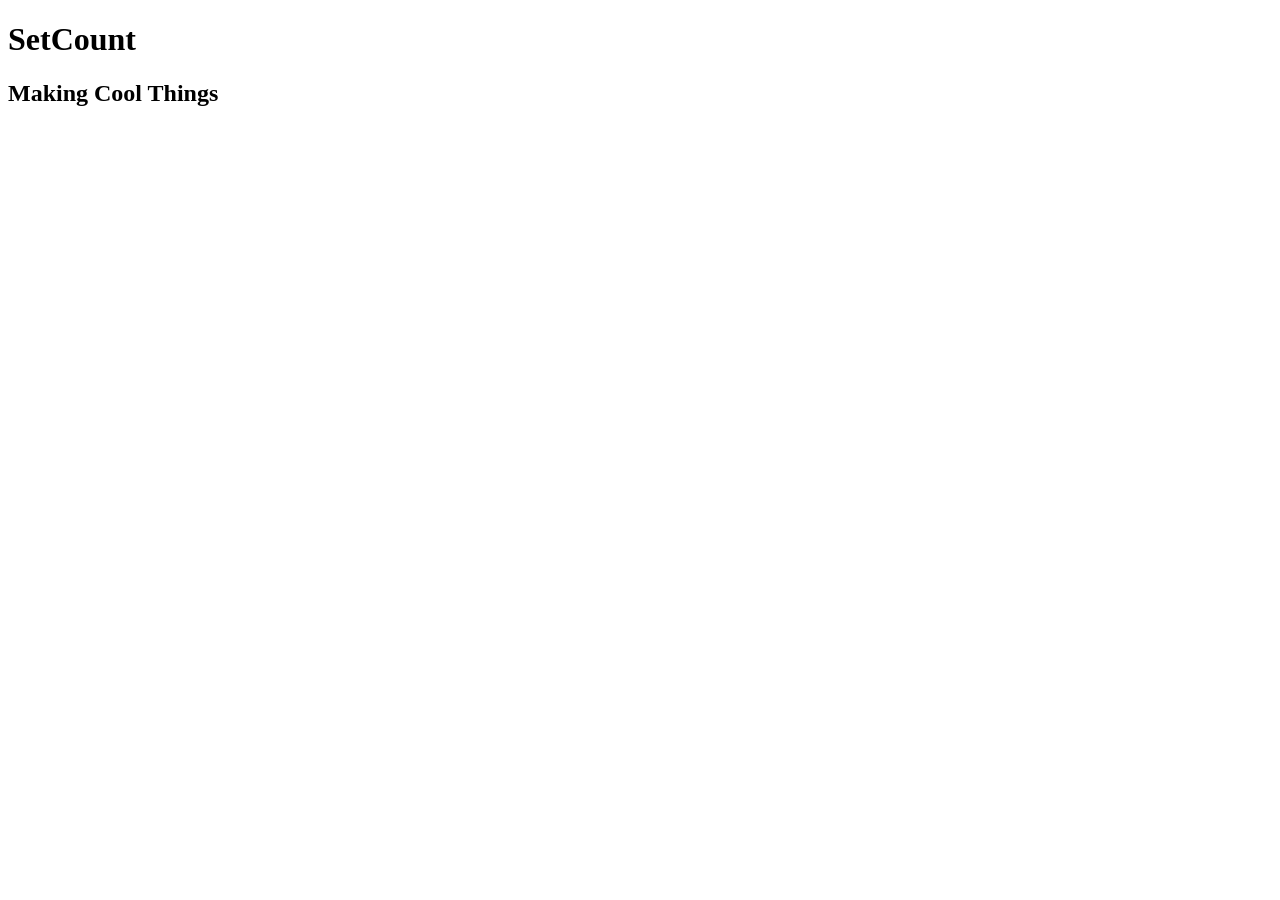
==== index.html @ 6b4d55fd "Initial commit with favicons" ====
<!doctype html>
<html>
  <head>
    <meta charset="utf-8" />
    <title></title>
    <meta name="description" content="" />
    <meta name="viewport" content="width=device-width, initial-scale=1" />

    <link rel="stylesheet" href="/style.css" />
    <link rel="icon" type="image/png" href="/favicon-96x96.png" sizes="96x96" />
    <link rel="icon" type="image/svg+xml" href="/favicon.svg" />
    <link rel="shortcut icon" href="/favicon.ico" />
    <link rel="apple-touch-icon" sizes="180x180" href="/apple-touch-icon.png" />
    <meta name="apple-mobile-web-app-title" content="SetCount" />
    <link rel="manifest" href="/site.webmanifest" />
  </head>

  <body>
    <h1>SetCount</h1>
    <h2>Making Cool Things</h2>
  </body>
</html>
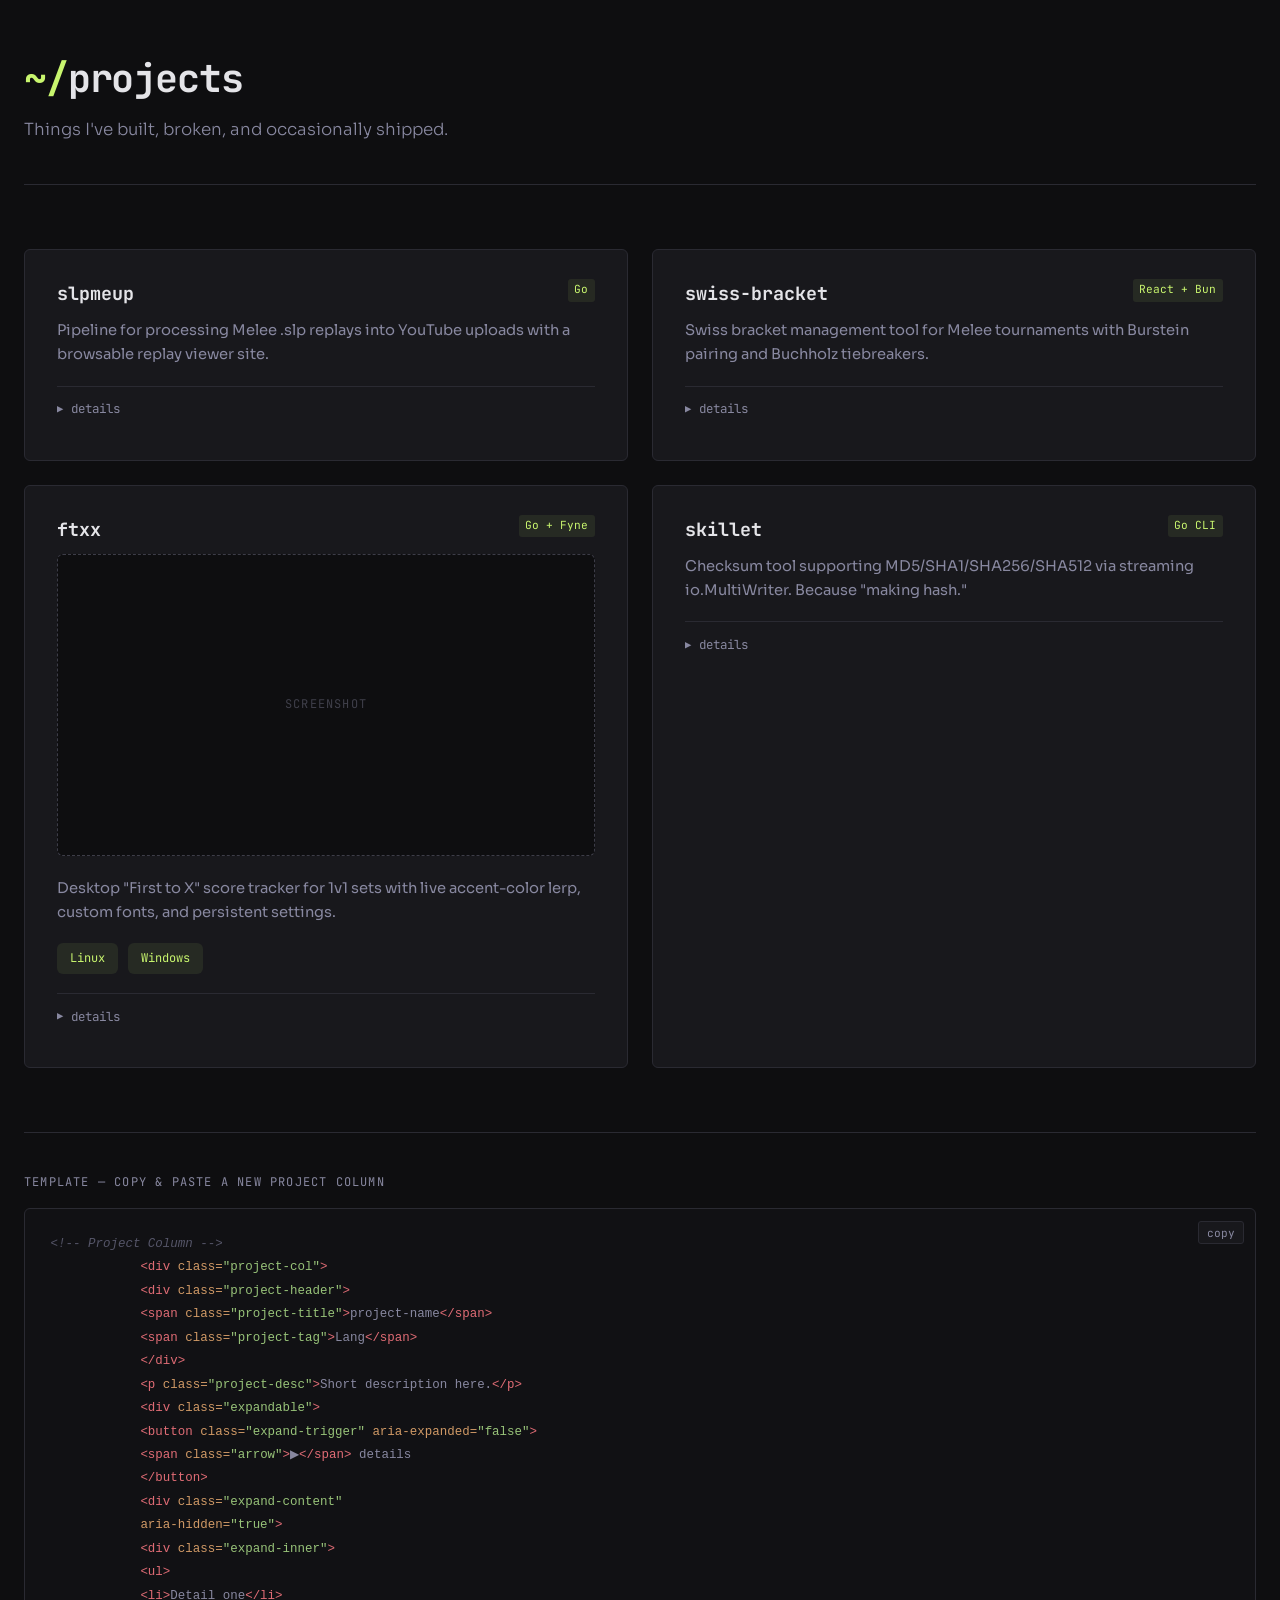
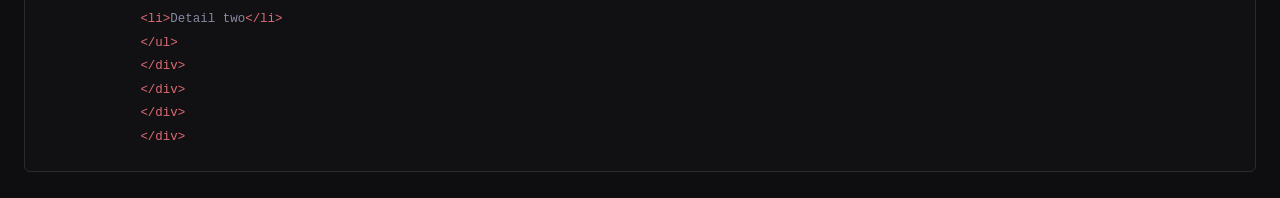
==== commit 30b31e33: "Moved pictures and introduced some placeholder projects" ====
--- a/index.html
+++ b/index.html
@@ -1,22 +1,231 @@
-<!doctype html>
-<html>
-  <head>
-    <meta charset="utf-8" />
-    <title></title>
-    <meta name="description" content="" />
-    <meta name="viewport" content="width=device-width, initial-scale=1" />
-
-    <link rel="stylesheet" href="/style.css" />
-    <link rel="icon" type="image/png" href="/favicon-96x96.png" sizes="96x96" />
-    <link rel="icon" type="image/svg+xml" href="/favicon.svg" />
-    <link rel="shortcut icon" href="/favicon.ico" />
-    <link rel="apple-touch-icon" sizes="180x180" href="/apple-touch-icon.png" />
-    <meta name="apple-mobile-web-app-title" content="SetCount" />
-    <link rel="manifest" href="/site.webmanifest" />
-  </head>
-
-  <body>
-    <h1>SetCount</h1>
-    <h2>Making Cool Things</h2>
-  </body>
+<!DOCTYPE html>
+<html lang="en">
+
+<head>
+  <meta charset="UTF-8">
+  <meta name="viewport" content="width=device-width, initial-scale=1" />
+
+  <link rel="stylesheet" href="/style.css" />
+  <link rel="icon" type="image/png" href="/assets/favicon-96x96.png" sizes="96x96" />
+  <link rel="icon" type="image/svg+xml" href="/assets/favicon.svg" />
+  <link rel="shortcut icon" href="/assets/favicon.ico" />
+  <link rel="apple-touch-icon" sizes="180x180" href="/assets/apple-touch-icon.png" />
+  <meta name="apple-mobile-web-app-title" content="SetCount" />
+  <link rel="manifest" href="/site.webmanifest" />
+  <title>SetCount</title>
+  <meta name="description" content="Some Cool Stuff" />
+  <link
+    href="https://fonts.googleapis.com/css2?family=JetBrains+Mono:wght@400;700&family=Sora:wght@300;400;600;700&display=swap"
+    rel="stylesheet">
+</head>
+
+<body>
+
+  <div class="container">
+
+    <!-- Page Header -->
+    <header class="page-header">
+      <h1><span>~/</span>projects</h1>
+      <p class="subtitle">Things I've built, broken, and occasionally shipped.</p>
+    </header>
+
+    <!-- Example Projects -->
+    <div id="projects">
+
+      <div class="project-col">
+        <div class="project-header">
+          <span class="project-title">slpmeup</span>
+          <span class="project-tag">Go</span>
+        </div>
+        <p class="project-desc">Pipeline for processing Melee .slp replays into YouTube uploads with a browsable replay
+          viewer site.</p>
+        <div class="expandable">
+          <button class="expand-trigger" aria-expanded="false">
+            <span class="arrow">▶</span> details
+          </button>
+          <div class="expand-content" aria-hidden="true">
+            <div class="expand-inner">
+              <ul>
+                <li>Discord bot with SQLite job queue</li>
+                <li>Video pipeline via slp2mp4 + ffmpeg + Xvfb</li>
+                <li>Vanilla TS frontend compiled with esbuild</li>
+                <li>Caddy reverse proxy on Hetzner VPS</li>
+              </ul>
+            </div>
+          </div>
+        </div>
+      </div>
+
+      <div class="project-col">
+        <div class="project-header">
+          <span class="project-title">swiss-bracket</span>
+          <span class="project-tag">React + Bun</span>
+        </div>
+        <p class="project-desc">Swiss bracket management tool for Melee tournaments with Burstein pairing and Buchholz
+          tiebreakers.</p>
+        <div class="expandable">
+          <button class="expand-trigger" aria-expanded="false">
+            <span class="arrow">▶</span> details
+          </button>
+          <div class="expand-content" aria-hidden="true">
+            <div class="expand-inner">
+              <ul>
+                <li>Rematch prevention and bye handling</li>
+                <li>Alternating standings/pairings panels</li>
+                <li>Started as a Bubble Tea TUI, rebuilt for web</li>
+              </ul>
+            </div>
+          </div>
+        </div>
+      </div>
+
+      <div class="project-col">
+        <div class="project-header">
+          <span class="project-title">ftxx</span>
+          <span class="project-tag">Go + Fyne</span>
+        </div>
+        <div class="project-img-placeholder">
+          <span>screenshot</span>
+        </div>
+        <p class="project-desc">Desktop "First to X" score tracker for 1v1 sets with live accent-color lerp, custom
+          fonts, and
+          persistent settings.</p>
+        <div class="download-buttons">
+          <a class="download-btn" href="#" download>Linux</a>
+          <a class="download-btn" href="#" download>Windows</a>
+        </div>
+        <div class="expandable">
+          <button class="expand-trigger" aria-expanded="false">
+            <span class="arrow">▶</span> details
+          </button>
+          <div class="expand-content" aria-hidden="true">
+            <div class="expand-inner">
+              <ul>
+                <li>Two-player panels with +1/-1/Reset controls</li>
+                <li>Score text color interpolates white → accent as you approach the goal</li>
+                <li>Custom .ttf/.otf font loading and configurable UI scale</li>
+                <li>Cross-compiled for Linux/Windows via fyne-cross</li>
+              </ul>
+            </div>
+          </div>
+        </div>
+      </div>
+
+      <div class="project-col">
+        <div class="project-header">
+          <span class="project-title">skillet</span>
+          <span class="project-tag">Go CLI</span>
+        </div>
+        <p class="project-desc">Checksum tool supporting MD5/SHA1/SHA256/SHA512 via streaming io.MultiWriter. Because
+          "making hash."</p>
+        <div class="expandable">
+          <button class="expand-trigger" aria-expanded="false">
+            <span class="arrow">▶</span> details
+          </button>
+          <div class="expand-content" aria-hidden="true">
+            <div class="expand-inner">
+              <ul>
+                <li>Charm ecosystem naming conventions</li>
+                <li>Planned RetroAchievements integration</li>
+                <li>Console-specific preprocessing subcommand</li>
+              </ul>
+            </div>
+          </div>
+        </div>
+      </div>
+
+    </div>
+
+    <!-- Copiable Template -->
+    <div class="template-section">
+      <div class="template-label">template — copy &amp; paste a new project column</div>
+      <div class="code-block">
+        <button class="copy-btn" id="copyBtn">copy</button>
+        <pre><code><span class="comment">&lt;!-- Project Column --&gt;</span>
+            <span class="tag">&lt;div</span> <span class="attr">class=</span><span class="str">"project-col"</span><span
+              class="tag">&gt;</span>
+            <span class="tag">&lt;div</span> <span class="attr">class=</span><span
+              class="str">"project-header"</span><span class="tag">&gt;</span>
+            <span class="tag">&lt;span</span> <span class="attr">class=</span><span
+              class="str">"project-title"</span><span class="tag">&gt;</span>project-name<span
+              class="tag">&lt;/span&gt;</span>
+            <span class="tag">&lt;span</span> <span class="attr">class=</span><span
+              class="str">"project-tag"</span><span class="tag">&gt;</span>Lang<span class="tag">&lt;/span&gt;</span>
+            <span class="tag">&lt;/div&gt;</span>
+            <span class="tag">&lt;p</span> <span class="attr">class=</span><span class="str">"project-desc"</span><span
+              class="tag">&gt;</span>Short description here.<span class="tag">&lt;/p&gt;</span>
+            <span class="tag">&lt;div</span> <span class="attr">class=</span><span class="str">"expandable"</span><span
+              class="tag">&gt;</span>
+            <span class="tag">&lt;button</span> <span class="attr">class=</span><span
+              class="str">"expand-trigger"</span> <span class="attr">aria-expanded=</span><span
+              class="str">"false"</span><span class="tag">&gt;</span>
+            <span class="tag">&lt;span</span> <span class="attr">class=</span><span class="str">"arrow"</span><span
+              class="tag">&gt;</span>▶<span class="tag">&lt;/span&gt;</span> details
+            <span class="tag">&lt;/button&gt;</span>
+            <span class="tag">&lt;div</span> <span class="attr">class=</span><span class="str">"expand-content"</span>
+            <span class="attr">aria-hidden=</span><span class="str">"true"</span><span class="tag">&gt;</span>
+            <span class="tag">&lt;div</span> <span class="attr">class=</span><span
+              class="str">"expand-inner"</span><span class="tag">&gt;</span>
+            <span class="tag">&lt;ul&gt;</span>
+            <span class="tag">&lt;li&gt;</span>Detail one<span class="tag">&lt;/li&gt;</span>
+            <span class="tag">&lt;li&gt;</span>Detail two<span class="tag">&lt;/li&gt;</span>
+            <span class="tag">&lt;/ul&gt;</span>
+            <span class="tag">&lt;/div&gt;</span>
+            <span class="tag">&lt;/div&gt;</span>
+            <span class="tag">&lt;/div&gt;</span>
+            <span class="tag">&lt;/div&gt;</span></code></pre>
+      </div>
+    </div>
+
+  </div>
+
+  <script>
+    // Expandable toggle
+    document.querySelectorAll('.expand-trigger').forEach(btn => {
+      btn.addEventListener('click', () => {
+        const expandable = btn.closest('.expandable');
+        const content = expandable.querySelector('.expand-content');
+        const isOpen = expandable.classList.toggle('open');
+        btn.setAttribute('aria-expanded', isOpen);
+        content.setAttribute('aria-hidden', !isOpen);
+      });
+    });
+
+    // Copy template
+    const RAW_TEMPLATE = `<!-- Project Column -->
+<div class="project-col">
+  <div class="project-header">
+    <span class="project-title">project-name</span>
+    <span class="project-tag">Lang</span>
+  </div>
+  <p class="project-desc">Short description here.</p>
+  <div class="expandable">
+    <button class="expand-trigger" aria-expanded="false">
+      <span class="arrow">▶</span> details
+    </button>
+    <div class="expand-content" aria-hidden="true">
+      <div class="expand-inner">
+        <ul>
+          <li>Detail one</li>
+          <li>Detail two</li>
+        </ul>
+      </div>
+    </div>
+  </div>
+</div>`;
+
+    document.getElementById('copyBtn').addEventListener('click', function () {
+      navigator.clipboard.writeText(RAW_TEMPLATE).then(() => {
+        this.textContent = 'copied!';
+        this.classList.add('copied');
+        setTimeout(() => {
+          this.textContent = 'copy';
+          this.classList.remove('copied');
+        }, 1500);
+      });
+    });
+  </script>
+
+</body>
+
 </html>
--- a/style.css
+++ b/style.css
@@ -0,0 +1,364 @@
+  :root {
+  	--bg: #0e0e10;
+  	--surface: #18181c;
+  	--surface-hover: #1f1f25;
+  	--border: #2a2a32;
+  	--border-accent: #3d3d48;
+  	--text: #e4e4e8;
+  	--text-muted: #8888a0;
+  	--accent: #c8f56e;
+  	--accent-dim: rgba(200, 245, 110, 0.08);
+  	--mono: 'JetBrains Mono', monospace;
+  	--sans: 'Sora', sans-serif;
+  	--radius: 6px;
+  }
+
+  * {
+  	margin: 0;
+  	padding: 0;
+  	box-sizing: border-box;
+  }
+
+  body {
+  	background: var(--bg);
+  	color: var(--text);
+  	font-family: var(--sans);
+  	line-height: 1.6;
+  	min-height: 100vh;
+  	padding: 3rem 1.5rem;
+  }
+
+  .container {
+  	max-width: 1600px;
+  	margin: 0 auto;
+  }
+
+  /* ── Header ── */
+  .page-header {
+  	margin-bottom: 4rem;
+  	padding-bottom: 2.5rem;
+  	border-bottom: 1px solid var(--border);
+  }
+
+  .page-header h1 {
+  	font-family: var(--mono);
+  	font-size: 2.4rem;
+  	font-weight: 700;
+  	letter-spacing: -0.03em;
+  	color: var(--text);
+  	margin-bottom: 0.5rem;
+  }
+
+  .page-header h1 span {
+  	color: var(--accent);
+  }
+
+  .page-header .subtitle {
+  	font-size: 1.05rem;
+  	font-weight: 300;
+  	color: var(--text-muted);
+  	max-width: 540px;
+  }
+
+  /* ── Project Column ── */
+  .project-col {
+  	background: var(--surface);
+  	border: 1px solid var(--border);
+  	border-radius: var(--radius);
+  	padding: 1.8rem 2rem;
+  	transition: border-color 0.2s ease;
+  }
+
+  .project-col:hover {
+  	border-color: var(--border-accent);
+  }
+
+  .project-header {
+  	display: flex;
+  	justify-content: space-between;
+  	align-items: flex-start;
+  	gap: 1rem;
+  	margin-bottom: 0.6rem;
+  }
+
+  .project-title {
+  	font-family: var(--mono);
+  	font-size: 1.15rem;
+  	font-weight: 700;
+  	color: var(--text);
+  }
+
+  .project-tag {
+  	font-family: var(--mono);
+  	font-size: 0.7rem;
+  	font-weight: 400;
+  	color: var(--accent);
+  	background: var(--accent-dim);
+  	padding: 0.2em 0.6em;
+  	border-radius: 3px;
+  	white-space: nowrap;
+  	flex-shrink: 0;
+  }
+
+  .project-desc {
+  	font-size: 0.92rem;
+  	color: var(--text-muted);
+  	margin-bottom: 1.2rem;
+  	line-height: 1.65;
+  }
+
+  /* ── Project Image ── */
+  .project-img-placeholder {
+  	background: var(--bg);
+  	border: 1px dashed var(--border-accent);
+  	border-radius: var(--radius);
+  	aspect-ratio: 16 / 9;
+  	display: flex;
+  	align-items: center;
+  	justify-content: center;
+  	margin-bottom: 1.2rem;
+  	overflow: hidden;
+  }
+
+  .project-img-placeholder span {
+  	font-family: var(--mono);
+  	font-size: 0.75rem;
+  	color: var(--text-muted);
+  	opacity: 0.4;
+  	text-transform: uppercase;
+  	letter-spacing: 0.1em;
+  }
+
+  .project-img-placeholder img {
+  	width: 100%;
+  	height: 100%;
+  	object-fit: cover;
+  	display: block;
+  }
+
+  /* ── Download Buttons ── */
+  .download-buttons {
+  	display: flex;
+  	gap: 0.6rem;
+  	margin-bottom: 1.2rem;
+  }
+
+  .download-btn {
+  	font-family: var(--mono);
+  	font-size: 0.75rem;
+  	color: var(--accent);
+  	background: var(--accent-dim);
+  	border: 1px solid transparent;
+  	border-radius: var(--radius);
+  	padding: 0.4em 1em;
+  	text-decoration: none;
+  	transition: border-color 0.15s ease, background 0.15s ease;
+  }
+
+  .download-btn:hover {
+  	border-color: var(--accent);
+  	background: rgba(200, 245, 110, 0.14);
+  }
+
+  /* ── Expandable ── */
+  .expandable {
+  	border-top: 1px solid var(--border);
+  	padding-top: 0;
+  }
+
+  .expand-trigger {
+  	background: none;
+  	border: none;
+  	color: var(--text-muted);
+  	font-family: var(--mono);
+  	font-size: 0.78rem;
+  	cursor: pointer;
+  	display: flex;
+  	align-items: center;
+  	gap: 0.5rem;
+  	padding: 0.85rem 0;
+  	width: 100%;
+  	text-align: left;
+  	transition: color 0.15s ease;
+  }
+
+  .expand-trigger:hover {
+  	color: var(--text);
+  }
+
+  .expand-trigger .arrow {
+  	display: inline-block;
+  	transition: transform 0.25s ease;
+  	font-size: 0.65rem;
+  }
+
+  .expandable.open .expand-trigger .arrow {
+  	transform: rotate(90deg);
+  }
+
+  .expand-trigger:focus-visible {
+  	outline: 2px solid var(--accent);
+  	outline-offset: 2px;
+  	border-radius: 2px;
+  }
+
+  .expand-content {
+  	max-height: 0;
+  	overflow: hidden;
+  	transition: max-height 0.35s ease, opacity 0.25s ease;
+  	opacity: 0;
+  }
+
+  .expandable.open .expand-content {
+  	max-height: 600px;
+  	opacity: 1;
+  }
+
+  .expand-inner {
+  	padding: 0 0 0.8rem 0;
+  	font-size: 0.88rem;
+  	color: var(--text-muted);
+  	line-height: 1.7;
+  }
+
+  .expand-inner ul {
+  	list-style: none;
+  	padding: 0;
+  }
+
+  .expand-inner ul li {
+  	padding: 0.2em 0;
+  }
+
+  .expand-inner ul li::before {
+  	content: '→';
+  	color: var(--accent);
+  	margin-right: 0.6em;
+  	font-size: 0.8em;
+  }
+
+  /* ── Template Guide ── */
+  .template-section {
+  	margin-top: 4rem;
+  	padding-top: 2.5rem;
+  	border-top: 1px solid var(--border);
+  }
+
+  .template-label {
+  	font-family: var(--mono);
+  	font-size: 0.75rem;
+  	color: var(--text-muted);
+  	text-transform: uppercase;
+  	letter-spacing: 0.1em;
+  	margin-bottom: 1rem;
+  }
+
+  .code-block {
+  	position: relative;
+  	background: #111114;
+  	border: 1px solid var(--border);
+  	border-radius: var(--radius);
+  	overflow: hidden;
+  }
+
+  .code-block pre {
+  	padding: 1.4rem 1.6rem;
+  	overflow-x: auto;
+  	font-family: var(--mono);
+  	font-size: 0.78rem;
+  	line-height: 1.8;
+  	color: var(--text-muted);
+  	tab-size: 2;
+  }
+
+  .code-block .tag {
+  	color: #e06c75;
+  }
+
+  .code-block .attr {
+  	color: #d19a66;
+  }
+
+  .code-block .str {
+  	color: #98c379;
+  }
+
+  .code-block .comment {
+  	color: #555568;
+  	font-style: italic;
+  }
+
+  .copy-btn {
+  	position: absolute;
+  	top: 0.7rem;
+  	right: 0.7rem;
+  	background: var(--surface);
+  	border: 1px solid var(--border);
+  	color: var(--text-muted);
+  	font-family: var(--mono);
+  	font-size: 0.7rem;
+  	padding: 0.35em 0.7em;
+  	border-radius: 3px;
+  	cursor: pointer;
+  	transition: all 0.15s ease;
+  }
+
+  .copy-btn:hover {
+  	color: var(--text);
+  	border-color: var(--border-accent);
+  }
+
+  .copy-btn.copied {
+  	color: var(--accent);
+  	border-color: var(--accent);
+  }
+
+  /* ── Project Grid ── */
+  #projects {
+  	display: flex;
+  	flex-wrap: wrap;
+  	gap: 1.5rem;
+  }
+
+  .project-col {
+  	flex: 1 1 400px;
+  	max-width: 100%;
+  	margin-bottom: 0;
+  }
+
+  /* ── Fade in ── */
+  @keyframes fadeUp {
+  	from {
+  		opacity: 0;
+  		transform: translateY(12px);
+  	}
+
+  	to {
+  		opacity: 1;
+  		transform: translateY(0);
+  	}
+  }
+
+  .page-header {
+  	animation: fadeUp 0.5s ease both;
+  }
+
+  .project-col:nth-child(1) {
+  	animation: fadeUp 0.5s ease 0.1s both;
+  }
+
+  .project-col:nth-child(2) {
+  	animation: fadeUp 0.5s ease 0.18s both;
+  }
+
+  .project-col:nth-child(3) {
+  	animation: fadeUp 0.5s ease 0.26s both;
+  }
+
+  .project-col:nth-child(4) {
+  	animation: fadeUp 0.5s ease 0.34s both;
+  }
+
+  .template-section {
+  	animation: fadeUp 0.5s ease 0.42s both;
+  }
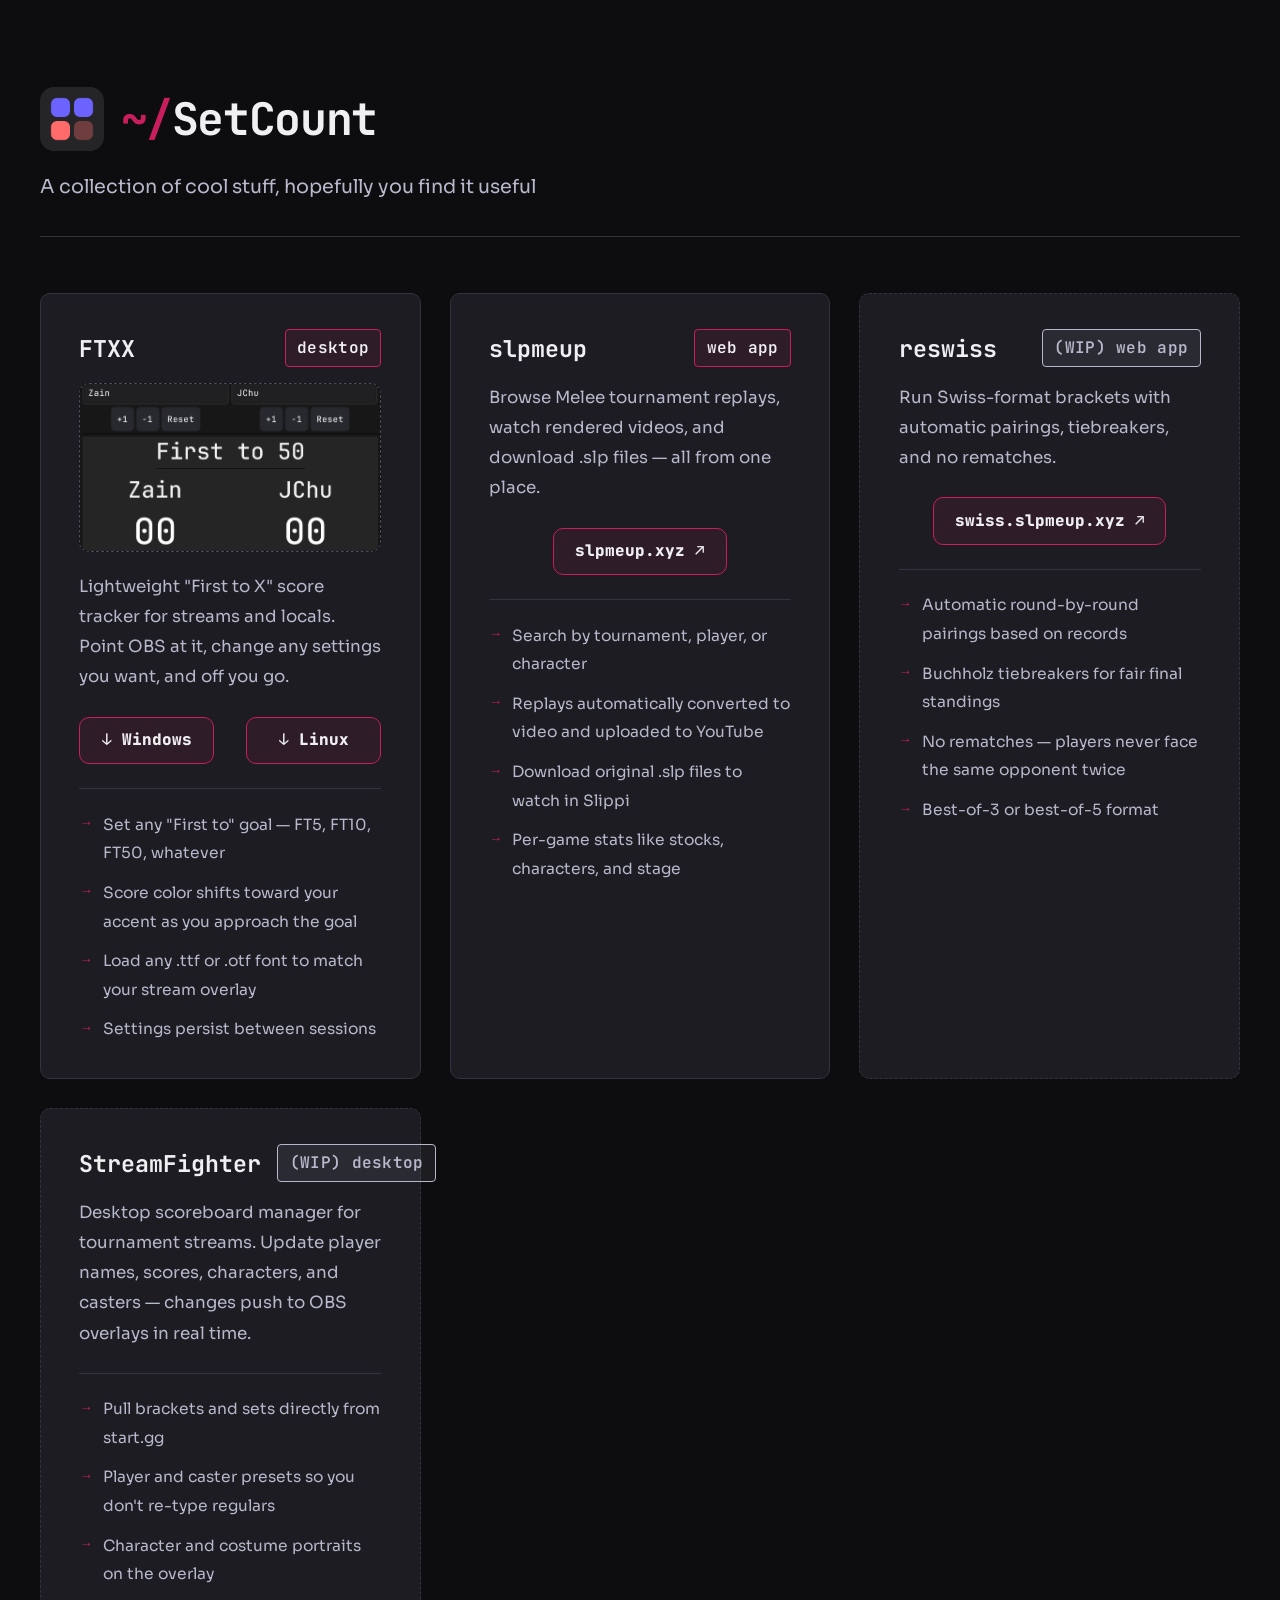
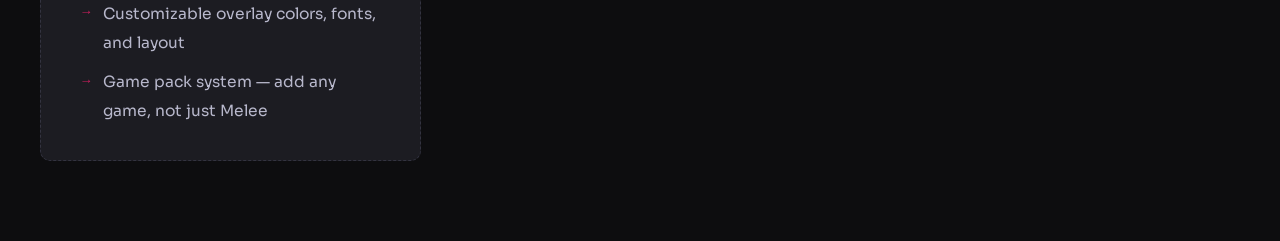
==== commit 6d69e88a: "Main page and styling getting fleshed out" ====
--- a/index.html
+++ b/index.html
@@ -13,7 +13,7 @@
   <meta name="apple-mobile-web-app-title" content="SetCount" />
   <link rel="manifest" href="/site.webmanifest" />
   <title>SetCount</title>
-  <meta name="description" content="Some Cool Stuff" />
+  <meta name="description" content="A collection of cool stuff" />
   <link
     href="https://fonts.googleapis.com/css2?family=JetBrains+Mono:wght@400;700&family=Sora:wght@300;400;600;700&display=swap"
     rel="stylesheet">
@@ -25,206 +25,96 @@
 
     <!-- Page Header -->
     <header class="page-header">
-      <h1><span>~/</span>projects</h1>
-      <p class="subtitle">Things I've built, broken, and occasionally shipped.</p>
+      <div class="logo-title">
+        <img src="/assets/favicon-96x96.png" />
+        <h1>
+          <span class="prefix">~/</span><span class="title-swap"><span class="title-default">SetCount</span><span class="title-hover">&nbsp;&nbsp;1-0</span></span>
+        </h1>
+      </div>
+      <p class="subtitle">A collection of cool stuff, hopefully you find it useful</p>
     </header>
 
     <!-- Example Projects -->
     <div id="projects">
 
+
+      <div class="project-col">
+        <div class="project-header">
+          <span class="project-title">FTXX</span>
+          <span class="project-tag">desktop</span>
+        </div>
+        <div class="project-img-placeholder">
+          <img src="/assets/ftxx_example.png" />
+        </div>
+        <p class="project-desc">Lightweight "First to X" score tracker for streams and locals. Point OBS at it, change
+          any settings you want, and off you go.</p>
+        <div class="download-buttons">
+          <a class="download-btn" href="/stuff/ftxx.exe" download>&#8595; Windows</a>
+          <a class="download-btn" href="/stuff/ftxx.tar.xz" download>&#8595; Linux</a>
+        </div>
+        <ul class="project-details">
+          <li>Set any "First to" goal — FT5, FT10, FT50, whatever</li>
+          <li>Score color shifts toward your accent as you approach the goal</li>
+          <li>Load any .ttf or .otf font to match your stream overlay</li>
+          <li>Settings persist between sessions</li>
+        </ul>
+      </div>
+
+
       <div class="project-col">
         <div class="project-header">
           <span class="project-title">slpmeup</span>
-          <span class="project-tag">Go</span>
+          <span class="project-tag">web app</span>
         </div>
-        <p class="project-desc">Pipeline for processing Melee .slp replays into YouTube uploads with a browsable replay
-          viewer site.</p>
-        <div class="expandable">
-          <button class="expand-trigger" aria-expanded="false">
-            <span class="arrow">▶</span> details
-          </button>
-          <div class="expand-content" aria-hidden="true">
-            <div class="expand-inner">
-              <ul>
-                <li>Discord bot with SQLite job queue</li>
-                <li>Video pipeline via slp2mp4 + ffmpeg + Xvfb</li>
-                <li>Vanilla TS frontend compiled with esbuild</li>
-                <li>Caddy reverse proxy on Hetzner VPS</li>
-              </ul>
-            </div>
-          </div>
+        <p class="project-desc">Browse Melee tournament replays, watch rendered videos, and download .slp files — all
+          from one place.</p>
+        <div class="project-links">
+          <a class="project-link" href="https://slpmeup.xyz" target="_blank" rel="noopener">slpmeup.xyz &#8599;</a>
         </div>
+        <ul class="project-details">
+          <li>Search by tournament, player, or character</li>
+          <li>Replays automatically converted to video and uploaded to YouTube</li>
+          <li>Download original .slp files to watch in Slippi</li>
+          <li>Per-game stats like stocks, characters, and stage</li>
+        </ul>
       </div>
 
-      <div class="project-col">
+      <div class="project-col wip">
         <div class="project-header">
-          <span class="project-title">swiss-bracket</span>
-          <span class="project-tag">React + Bun</span>
+          <span class="project-title">reswiss</span>
+          <span class="project-tag">web app</span>
         </div>
-        <p class="project-desc">Swiss bracket management tool for Melee tournaments with Burstein pairing and Buchholz
-          tiebreakers.</p>
-        <div class="expandable">
-          <button class="expand-trigger" aria-expanded="false">
-            <span class="arrow">▶</span> details
-          </button>
-          <div class="expand-content" aria-hidden="true">
-            <div class="expand-inner">
-              <ul>
-                <li>Rematch prevention and bye handling</li>
-                <li>Alternating standings/pairings panels</li>
-                <li>Started as a Bubble Tea TUI, rebuilt for web</li>
-              </ul>
-            </div>
-          </div>
+        <p class="project-desc">Run Swiss-format brackets with automatic pairings, tiebreakers, and no rematches.</p>
+        <div class="project-links">
+          <a class="project-link" href="https://swiss.slpmeup.xyz" target="_blank" rel="noopener">swiss.slpmeup.xyz
+            &#8599;</a>
         </div>
+        <ul class="project-details">
+          <li>Automatic round-by-round pairings based on records</li>
+          <li>Buchholz tiebreakers for fair final standings</li>
+          <li>No rematches — players never face the same opponent twice</li>
+          <li>Best-of-3 or best-of-5 format</li>
+        </ul>
       </div>
 
-      <div class="project-col">
+      <div class="project-col wip">
         <div class="project-header">
-          <span class="project-title">ftxx</span>
-          <span class="project-tag">Go + Fyne</span>
+          <span class="project-title">StreamFighter</span>
+          <span class="project-tag">desktop</span>
         </div>
-        <div class="project-img-placeholder">
-          <span>screenshot</span>
-        </div>
-        <p class="project-desc">Desktop "First to X" score tracker for 1v1 sets with live accent-color lerp, custom
-          fonts, and
-          persistent settings.</p>
-        <div class="download-buttons">
-          <a class="download-btn" href="#" download>Linux</a>
-          <a class="download-btn" href="#" download>Windows</a>
-        </div>
-        <div class="expandable">
-          <button class="expand-trigger" aria-expanded="false">
-            <span class="arrow">▶</span> details
-          </button>
-          <div class="expand-content" aria-hidden="true">
-            <div class="expand-inner">
-              <ul>
-                <li>Two-player panels with +1/-1/Reset controls</li>
-                <li>Score text color interpolates white → accent as you approach the goal</li>
-                <li>Custom .ttf/.otf font loading and configurable UI scale</li>
-                <li>Cross-compiled for Linux/Windows via fyne-cross</li>
-              </ul>
-            </div>
-          </div>
-        </div>
-      </div>
-
-      <div class="project-col">
-        <div class="project-header">
-          <span class="project-title">skillet</span>
-          <span class="project-tag">Go CLI</span>
-        </div>
-        <p class="project-desc">Checksum tool supporting MD5/SHA1/SHA256/SHA512 via streaming io.MultiWriter. Because
-          "making hash."</p>
-        <div class="expandable">
-          <button class="expand-trigger" aria-expanded="false">
-            <span class="arrow">▶</span> details
-          </button>
-          <div class="expand-content" aria-hidden="true">
-            <div class="expand-inner">
-              <ul>
-                <li>Charm ecosystem naming conventions</li>
-                <li>Planned RetroAchievements integration</li>
-                <li>Console-specific preprocessing subcommand</li>
-              </ul>
-            </div>
-          </div>
-        </div>
-      </div>
-
-    </div>
-
-    <!-- Copiable Template -->
-    <div class="template-section">
-      <div class="template-label">template — copy &amp; paste a new project column</div>
-      <div class="code-block">
-        <button class="copy-btn" id="copyBtn">copy</button>
-        <pre><code><span class="comment">&lt;!-- Project Column --&gt;</span>
-            <span class="tag">&lt;div</span> <span class="attr">class=</span><span class="str">"project-col"</span><span
-              class="tag">&gt;</span>
-            <span class="tag">&lt;div</span> <span class="attr">class=</span><span
-              class="str">"project-header"</span><span class="tag">&gt;</span>
-            <span class="tag">&lt;span</span> <span class="attr">class=</span><span
-              class="str">"project-title"</span><span class="tag">&gt;</span>project-name<span
-              class="tag">&lt;/span&gt;</span>
-            <span class="tag">&lt;span</span> <span class="attr">class=</span><span
-              class="str">"project-tag"</span><span class="tag">&gt;</span>Lang<span class="tag">&lt;/span&gt;</span>
-            <span class="tag">&lt;/div&gt;</span>
-            <span class="tag">&lt;p</span> <span class="attr">class=</span><span class="str">"project-desc"</span><span
-              class="tag">&gt;</span>Short description here.<span class="tag">&lt;/p&gt;</span>
-            <span class="tag">&lt;div</span> <span class="attr">class=</span><span class="str">"expandable"</span><span
-              class="tag">&gt;</span>
-            <span class="tag">&lt;button</span> <span class="attr">class=</span><span
-              class="str">"expand-trigger"</span> <span class="attr">aria-expanded=</span><span
-              class="str">"false"</span><span class="tag">&gt;</span>
-            <span class="tag">&lt;span</span> <span class="attr">class=</span><span class="str">"arrow"</span><span
-              class="tag">&gt;</span>▶<span class="tag">&lt;/span&gt;</span> details
-            <span class="tag">&lt;/button&gt;</span>
-            <span class="tag">&lt;div</span> <span class="attr">class=</span><span class="str">"expand-content"</span>
-            <span class="attr">aria-hidden=</span><span class="str">"true"</span><span class="tag">&gt;</span>
-            <span class="tag">&lt;div</span> <span class="attr">class=</span><span
-              class="str">"expand-inner"</span><span class="tag">&gt;</span>
-            <span class="tag">&lt;ul&gt;</span>
-            <span class="tag">&lt;li&gt;</span>Detail one<span class="tag">&lt;/li&gt;</span>
-            <span class="tag">&lt;li&gt;</span>Detail two<span class="tag">&lt;/li&gt;</span>
-            <span class="tag">&lt;/ul&gt;</span>
-            <span class="tag">&lt;/div&gt;</span>
-            <span class="tag">&lt;/div&gt;</span>
-            <span class="tag">&lt;/div&gt;</span>
-            <span class="tag">&lt;/div&gt;</span></code></pre>
-      </div>
-    </div>
-
-  </div>
-
-  <script>
-    // Expandable toggle
-    document.querySelectorAll('.expand-trigger').forEach(btn => {
-      btn.addEventListener('click', () => {
-        const expandable = btn.closest('.expandable');
-        const content = expandable.querySelector('.expand-content');
-        const isOpen = expandable.classList.toggle('open');
-        btn.setAttribute('aria-expanded', isOpen);
-        content.setAttribute('aria-hidden', !isOpen);
-      });
-    });
-
-    // Copy template
-    const RAW_TEMPLATE = `<!-- Project Column -->
-<div class="project-col">
-  <div class="project-header">
-    <span class="project-title">project-name</span>
-    <span class="project-tag">Lang</span>
-  </div>
-  <p class="project-desc">Short description here.</p>
-  <div class="expandable">
-    <button class="expand-trigger" aria-expanded="false">
-      <span class="arrow">▶</span> details
-    </button>
-    <div class="expand-content" aria-hidden="true">
-      <div class="expand-inner">
-        <ul>
-          <li>Detail one</li>
-          <li>Detail two</li>
+        <p class="project-desc">Desktop scoreboard manager for tournament streams. Update player names, scores,
+          characters, and casters — changes push to OBS overlays in real time.</p>
+        <ul class="project-details">
+          <li>Pull brackets and sets directly from start.gg</li>
+          <li>Player and caster presets so you don't re-type regulars</li>
+          <li>Character and costume portraits on the overlay</li>
+          <li>Customizable overlay colors, fonts, and layout</li>
+          <li>Game pack system — add any game, not just Melee</li>
         </ul>
       </div>
     </div>
   </div>
-</div>`;
 
-    document.getElementById('copyBtn').addEventListener('click', function () {
-      navigator.clipboard.writeText(RAW_TEMPLATE).then(() => {
-        this.textContent = 'copied!';
-        this.classList.add('copied');
-        setTimeout(() => {
-          this.textContent = 'copy';
-          this.classList.remove('copied');
-        }, 1500);
-      });
-    });
-  </script>
 
 </body>
 
--- a/style.css
+++ b/style.css
@@ -1,16 +1,15 @@
   :root {
-  	--bg: #0e0e10;
-  	--surface: #18181c;
-  	--surface-hover: #1f1f25;
-  	--border: #2a2a32;
-  	--border-accent: #3d3d48;
-  	--text: #e4e4e8;
-  	--text-muted: #8888a0;
-  	--accent: #c8f56e;
-  	--accent-dim: rgba(200, 245, 110, 0.08);
+  	--bg: #0d0d0f;
+  	--surface: #1c1c22;
+  	--border: #333340;
+  	--border-accent: #4a4a58;
+  	--text: #f0f0f3;
+  	--text-muted: #b8b8cc;
+  	--accent: #C91E5D;
+  	--accent-dim: color-mix(in srgb, var(--accent) 10%, transparent);
   	--mono: 'JetBrains Mono', monospace;
   	--sans: 'Sora', sans-serif;
-  	--radius: 6px;
+  	--radius: 10px;
   }
 
   * {
@@ -23,9 +22,10 @@
   	background: var(--bg);
   	color: var(--text);
   	font-family: var(--sans);
-  	line-height: 1.6;
+  	font-size: 16.5px;
+  	line-height: 1.75;
   	min-height: 100vh;
-  	padding: 3rem 1.5rem;
+  	padding: 5rem 2.5rem;
   }
 
   .container {
@@ -35,27 +35,62 @@
 
   /* ── Header ── */
   .page-header {
-  	margin-bottom: 4rem;
-  	padding-bottom: 2.5rem;
+  	margin-bottom: 3.5rem;
+  	padding-bottom: 2rem;
   	border-bottom: 1px solid var(--border);
   }
 
+  .logo-title {
+  	display: flex;
+  	gap: 1em;
+  	align-items: center;
+  	margin-bottom: 0.75rem;
+  }
+
+  .page-header img {
+  	max-height: 64px;
+  }
+
   .page-header h1 {
   	font-family: var(--mono);
-  	font-size: 2.4rem;
+  	font-size: 2.8rem;
   	font-weight: 700;
   	letter-spacing: -0.03em;
   	color: var(--text);
-  	margin-bottom: 0.5rem;
-  }
-
-  .page-header h1 span {
+  }
+
+  .page-header h1 .prefix {
   	color: var(--accent);
   }
 
+  .title-swap {
+  	display: inline-grid;
+  }
+
+  .title-swap > * {
+  	grid-area: 1 / 1;
+  	transition: opacity 0.3s ease;
+  }
+
+  .title-default {
+  	opacity: 1;
+  }
+
+  .title-hover {
+  	opacity: 0;
+  }
+
+  .logo-title:hover .title-default {
+  	opacity: 0;
+  }
+
+  .logo-title:hover .title-hover {
+  	opacity: 1;
+  }
+
   .page-header .subtitle {
-  	font-size: 1.05rem;
-  	font-weight: 300;
+  	font-size: 1.2rem;
+  	font-weight: 400;
   	color: var(--text-muted);
   	max-width: 540px;
   }
@@ -65,12 +100,26 @@
   	background: var(--surface);
   	border: 1px solid var(--border);
   	border-radius: var(--radius);
-  	padding: 1.8rem 2rem;
+  	padding: 2.2rem 2.4rem 1.8rem;
   	transition: border-color 0.2s ease;
   }
 
   .project-col:hover {
   	border-color: var(--border-accent);
+  }
+
+  .project-col.wip {
+  	border-style: dashed;
+
+  	.project-tag::before {
+  		content: "(WIP) "
+  	}
+  }
+
+  .project-col.wip .project-tag {
+  	color: var(--text-muted);
+  	background: rgba(136, 136, 160, 0.12);
+  	border: 1px solid var(--text-muted);
   }
 
   .project-header {
@@ -78,33 +127,35 @@
   	justify-content: space-between;
   	align-items: flex-start;
   	gap: 1rem;
-  	margin-bottom: 0.6rem;
+  	margin-bottom: 0.8rem;
   }
 
   .project-title {
   	font-family: var(--mono);
-  	font-size: 1.15rem;
+  	font-size: 1.45rem;
   	font-weight: 700;
   	color: var(--text);
   }
 
   .project-tag {
   	font-family: var(--mono);
-  	font-size: 0.7rem;
-  	font-weight: 400;
-  	color: var(--accent);
+  	font-size: 1rem;
+  	font-weight: 600;
+  	color: var(--text);
   	background: var(--accent-dim);
-  	padding: 0.2em 0.6em;
-  	border-radius: 3px;
+  	border: 1px solid var(--accent);
+  	padding: 0.25em 0.7em;
+  	border-radius: 4px;
   	white-space: nowrap;
   	flex-shrink: 0;
+  	letter-spacing: 0.02em;
   }
 
   .project-desc {
-  	font-size: 0.92rem;
-  	color: var(--text-muted);
-  	margin-bottom: 1.2rem;
-  	line-height: 1.65;
+  	font-size: 1.05rem;
+  	color: var(--text-muted);
+  	margin-bottom: 1.5rem;
+  	line-height: 1.8;
   }
 
   /* ── Project Image ── */
@@ -136,194 +187,92 @@
   	display: block;
   }
 
+  /* ── Project Links ── */
+  .project-links {
+  	display: flex;
+  	justify-content: center;
+  	gap: 2rem;
+  	margin-bottom: 1.5rem;
+  }
+
+  .project-link {
+  	font-family: var(--mono);
+  	text-align: center;
+  	font-size: 1rem;
+  	font-weight: 900;
+  	color: var(--text);
+  	background: var(--accent-dim);
+  	border: 1px solid var(--accent);
+  	border-radius: var(--radius);
+  	padding: 0.55em 1.3em;
+  	text-decoration: none;
+  	transition: opacity 0.15s ease, transform 0.15s ease;
+  }
+
+  .project-link:hover {
+  	opacity: 0.7;
+  }
+
   /* ── Download Buttons ── */
   .download-buttons {
   	display: flex;
-  	gap: 0.6rem;
-  	margin-bottom: 1.2rem;
+  	justify-content: center;
+  	gap: 2rem;
+  	margin-bottom: 1.5rem;
   }
 
   .download-btn {
   	font-family: var(--mono);
-  	font-size: 0.75rem;
-  	color: var(--accent);
+  	text-align: center;
+  	width: 150px;
+  	font-size: 1rem;
+  	font-weight: 900;
+  	color: var(--text);
   	background: var(--accent-dim);
-  	border: 1px solid transparent;
+  	border: 1px solid var(--accent);
   	border-radius: var(--radius);
-  	padding: 0.4em 1em;
+  	padding: 0.55em 1.3em;
   	text-decoration: none;
-  	transition: border-color 0.15s ease, background 0.15s ease;
+  	transition: opacity 0.15s ease, transform 0.15s ease;
   }
 
   .download-btn:hover {
-  	border-color: var(--accent);
-  	background: rgba(200, 245, 110, 0.14);
-  }
-
-  /* ── Expandable ── */
-  .expandable {
-  	border-top: 1px solid var(--border);
-  	padding-top: 0;
-  }
-
-  .expand-trigger {
-  	background: none;
-  	border: none;
-  	color: var(--text-muted);
-  	font-family: var(--mono);
-  	font-size: 0.78rem;
-  	cursor: pointer;
-  	display: flex;
-  	align-items: center;
-  	gap: 0.5rem;
-  	padding: 0.85rem 0;
-  	width: 100%;
-  	text-align: left;
-  	transition: color 0.15s ease;
-  }
-
-  .expand-trigger:hover {
-  	color: var(--text);
-  }
-
-  .expand-trigger .arrow {
-  	display: inline-block;
-  	transition: transform 0.25s ease;
-  	font-size: 0.65rem;
-  }
-
-  .expandable.open .expand-trigger .arrow {
-  	transform: rotate(90deg);
-  }
-
-  .expand-trigger:focus-visible {
-  	outline: 2px solid var(--accent);
-  	outline-offset: 2px;
-  	border-radius: 2px;
-  }
-
-  .expand-content {
-  	max-height: 0;
-  	overflow: hidden;
-  	transition: max-height 0.35s ease, opacity 0.25s ease;
-  	opacity: 0;
-  }
-
-  .expandable.open .expand-content {
-  	max-height: 600px;
-  	opacity: 1;
-  }
-
-  .expand-inner {
-  	padding: 0 0 0.8rem 0;
-  	font-size: 0.88rem;
-  	color: var(--text-muted);
-  	line-height: 1.7;
-  }
-
-  .expand-inner ul {
+  	opacity: 0.85;
+  	transform: translateY(-1px);
+  }
+
+  /* ── Project Details ── */
+  .project-details {
   	list-style: none;
   	padding: 0;
-  }
-
-  .expand-inner ul li {
-  	padding: 0.2em 0;
-  }
-
-  .expand-inner ul li::before {
+  	margin: 0;
+  	border-top: 1px solid var(--border);
+  	padding-top: 1rem;
+  	font-size: 0.97rem;
+  	color: var(--text-muted);
+  	line-height: 1.85;
+  }
+
+  .project-details li {
+  	padding: 0.35em 0;
+  	padding-left: 1.5em;
+  	position: relative;
+  }
+
+  .project-details li::before {
   	content: '→';
   	color: var(--accent);
-  	margin-right: 0.6em;
-  	font-size: 0.8em;
-  }
-
-  /* ── Template Guide ── */
-  .template-section {
-  	margin-top: 4rem;
-  	padding-top: 2.5rem;
-  	border-top: 1px solid var(--border);
-  }
-
-  .template-label {
-  	font-family: var(--mono);
-  	font-size: 0.75rem;
-  	color: var(--text-muted);
-  	text-transform: uppercase;
-  	letter-spacing: 0.1em;
-  	margin-bottom: 1rem;
-  }
-
-  .code-block {
-  	position: relative;
-  	background: #111114;
-  	border: 1px solid var(--border);
-  	border-radius: var(--radius);
-  	overflow: hidden;
-  }
-
-  .code-block pre {
-  	padding: 1.4rem 1.6rem;
-  	overflow-x: auto;
-  	font-family: var(--mono);
-  	font-size: 0.78rem;
-  	line-height: 1.8;
-  	color: var(--text-muted);
-  	tab-size: 2;
-  }
-
-  .code-block .tag {
-  	color: #e06c75;
-  }
-
-  .code-block .attr {
-  	color: #d19a66;
-  }
-
-  .code-block .str {
-  	color: #98c379;
-  }
-
-  .code-block .comment {
-  	color: #555568;
-  	font-style: italic;
-  }
-
-  .copy-btn {
   	position: absolute;
-  	top: 0.7rem;
-  	right: 0.7rem;
-  	background: var(--surface);
-  	border: 1px solid var(--border);
-  	color: var(--text-muted);
-  	font-family: var(--mono);
-  	font-size: 0.7rem;
-  	padding: 0.35em 0.7em;
-  	border-radius: 3px;
-  	cursor: pointer;
-  	transition: all 0.15s ease;
-  }
-
-  .copy-btn:hover {
-  	color: var(--text);
-  	border-color: var(--border-accent);
-  }
-
-  .copy-btn.copied {
-  	color: var(--accent);
-  	border-color: var(--accent);
+  	left: 0;
+  	font-size: 0.85em;
+  	top: 0.45em;
   }
 
   /* ── Project Grid ── */
   #projects {
-  	display: flex;
-  	flex-wrap: wrap;
-  	gap: 1.5rem;
-  }
-
-  .project-col {
-  	flex: 1 1 400px;
-  	max-width: 100%;
-  	margin-bottom: 0;
+  	display: grid;
+  	grid-template-columns: repeat(auto-fill, minmax(380px, 1fr));
+  	gap: 1.8rem;
   }
 
   /* ── Fade in ── */
@@ -359,6 +308,30 @@
   	animation: fadeUp 0.5s ease 0.34s both;
   }
 
-  .template-section {
-  	animation: fadeUp 0.5s ease 0.42s both;
-  }
+  /* ── Responsive ── */
+  @media (max-width: 520px) {
+  	body {
+  		padding: 2.5rem 1.4rem;
+  	}
+
+  	.page-header h1 {
+  		font-size: 2rem;
+  	}
+
+  	.page-header .subtitle {
+  		font-size: 1.05rem;
+  	}
+
+  	#projects {
+  		grid-template-columns: 1fr;
+  		gap: 1.4rem;
+  	}
+
+  	.project-col {
+  		padding: 1.8rem 1.5rem 1.5rem;
+  	}
+
+  	.project-title {
+  		font-size: 1.25rem;
+  	}
+  }
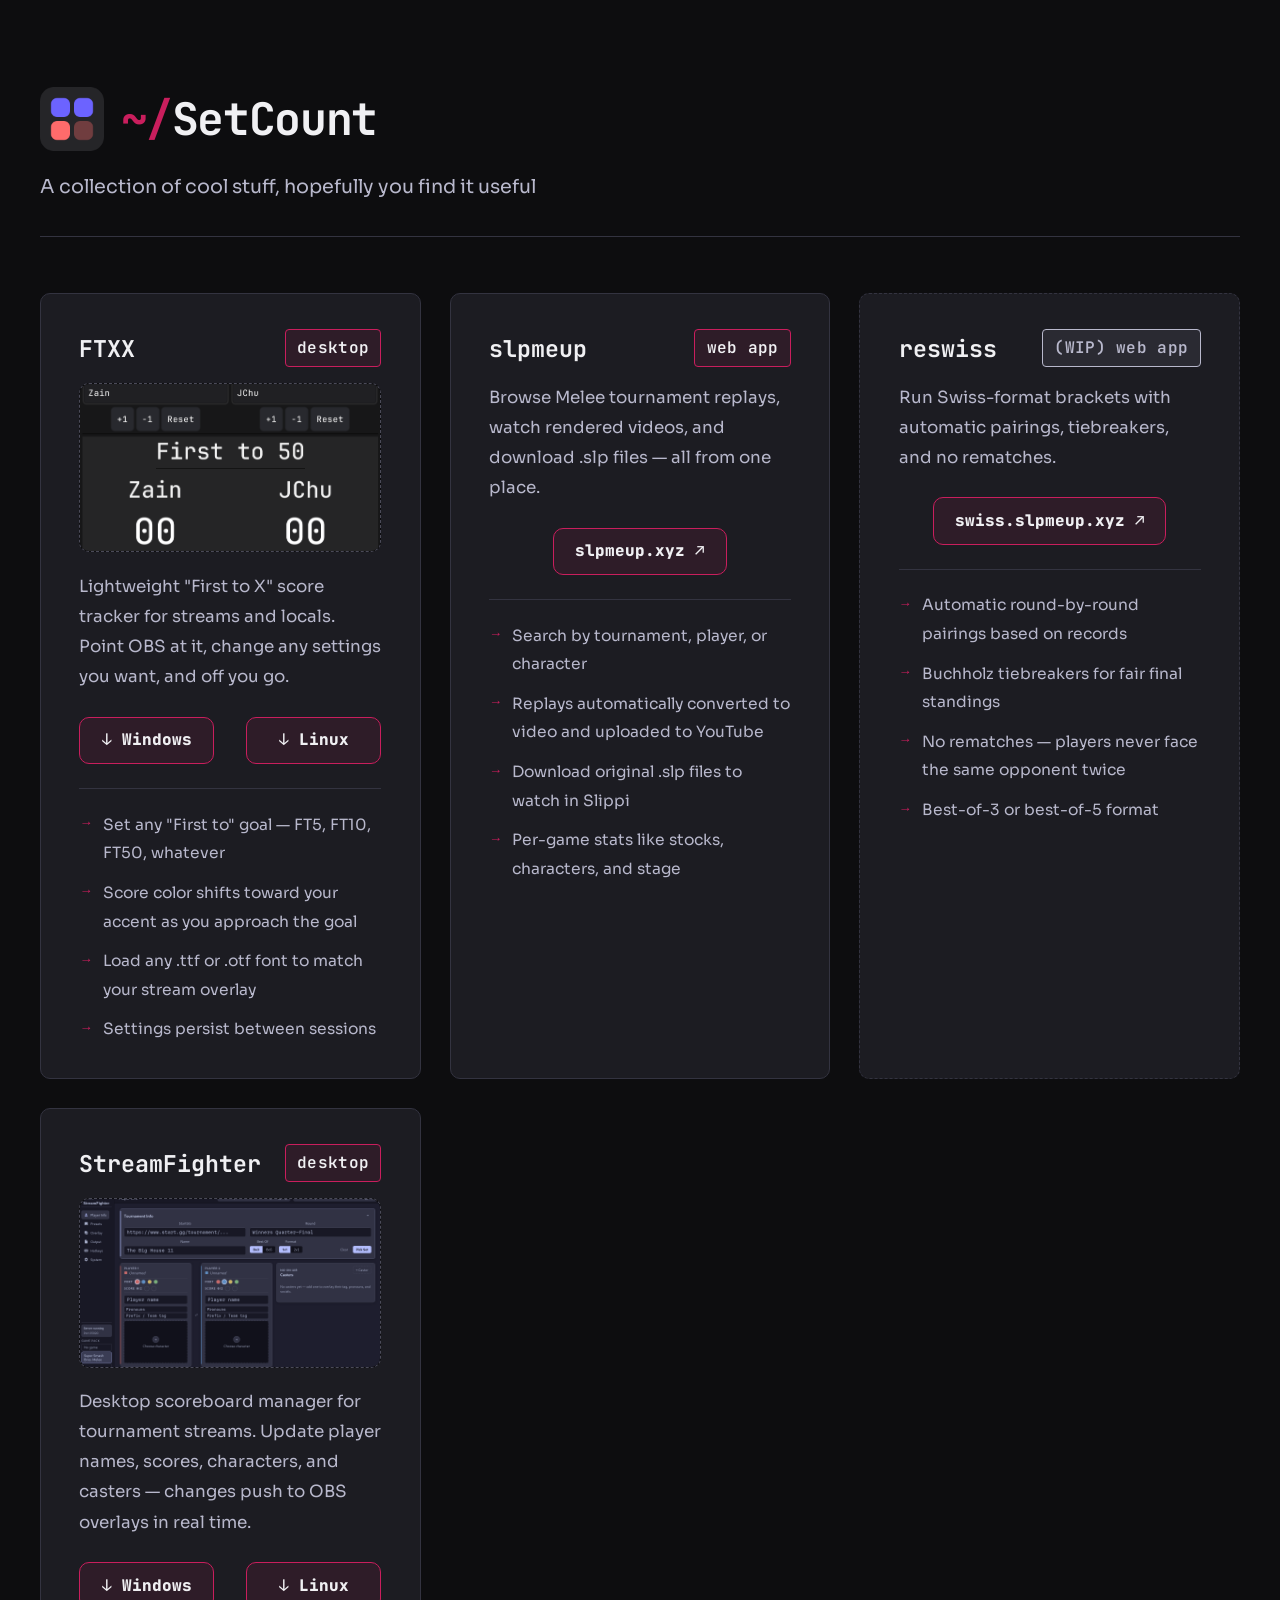
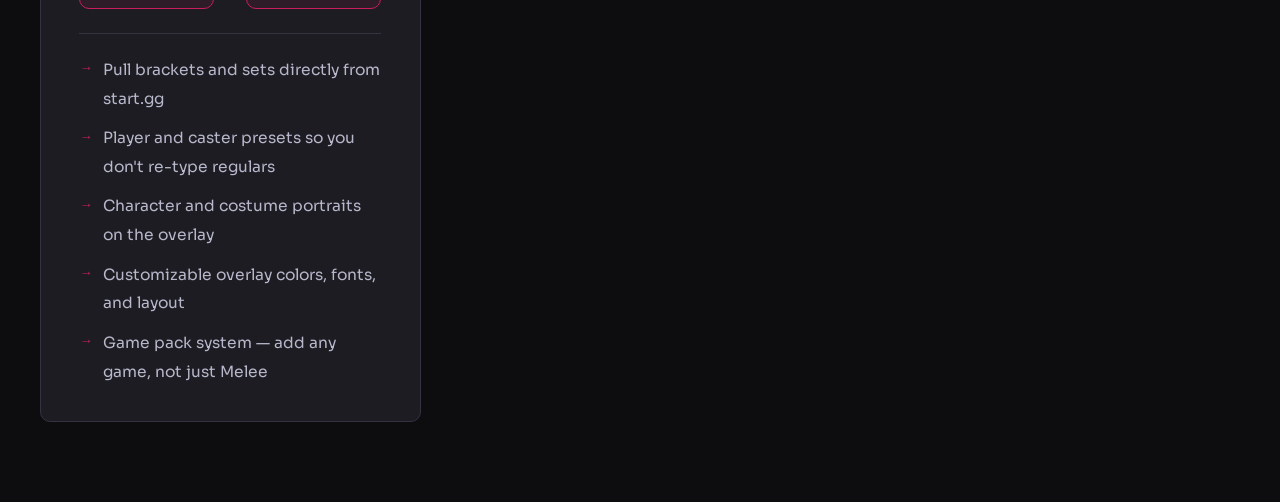
==== commit 9463f805: "Link/download file reference updates" ====
--- a/index.html
+++ b/index.html
@@ -39,10 +39,10 @@
 
 
       <div class="project-col">
-        <div class="project-header">
+        <a class="project-header" href="/ftxx/">
           <span class="project-title">FTXX</span>
           <span class="project-tag">desktop</span>
-        </div>
+        </a>
         <div class="project-img-placeholder">
           <img src="/assets/ftxx_example.png" />
         </div>
@@ -50,7 +50,7 @@
           any settings you want, and off you go.</p>
         <div class="download-buttons">
           <a class="download-btn" href="/stuff/ftxx.exe" download>&#8595; Windows</a>
-          <a class="download-btn" href="/stuff/ftxx.tar.xz" download>&#8595; Linux</a>
+          <a class="download-btn" href="/stuff/ftxx.tar.gz" download>&#8595; Linux</a>
         </div>
         <ul class="project-details">
           <li>Set any "First to" goal — FT5, FT10, FT50, whatever</li>
@@ -97,13 +97,20 @@
         </ul>
       </div>
 
-      <div class="project-col wip">
-        <div class="project-header">
+      <div class="project-col">
+        <a class="project-header" href="/StreamFighter/">
           <span class="project-title">StreamFighter</span>
           <span class="project-tag">desktop</span>
+        </a>
+        <div class="project-img-placeholder">
+          <img src="/assets/streamfighter_app_example.png" />
         </div>
         <p class="project-desc">Desktop scoreboard manager for tournament streams. Update player names, scores,
           characters, and casters — changes push to OBS overlays in real time.</p>
+        <div class="download-buttons">
+          <a class="download-btn" href="/stuff/StreamFighter.exe" download>&#8595; Windows</a>
+          <a class="download-btn" href="/stuff/StreamFighter.tar.gz" download>&#8595; Linux</a>
+        </div>
         <ul class="project-details">
           <li>Pull brackets and sets directly from start.gg</li>
           <li>Player and caster presets so you don't re-type regulars</li>
--- a/style.css
+++ b/style.css
@@ -128,6 +128,15 @@
   	align-items: flex-start;
   	gap: 1rem;
   	margin-bottom: 0.8rem;
+  	text-decoration: none;
+  }
+
+  a.project-header .project-title {
+  	transition: color 0.15s ease;
+  }
+
+  a.project-header:hover .project-title {
+  	color: var(--accent);
   }
 
   .project-title {
@@ -239,6 +248,13 @@
   .download-btn:hover {
   	opacity: 0.85;
   	transform: translateY(-1px);
+  }
+
+  .game-packs-btn {
+  	white-space: nowrap;
+  	color: var(--text);
+  	background: color-mix(in srgb, #9B1EC9 12%, transparent);
+  	border: 1px solid #9B1EC9;
   }
 
   /* ── Project Details ── */
@@ -308,7 +324,143 @@
   	animation: fadeUp 0.5s ease 0.34s both;
   }
 
+  /* ── Back Link ── */
+  .back-link {
+  	color: var(--text);
+  	text-decoration: none;
+  	transition: color 0.15s ease;
+  }
+
+  .back-link .back-arrow {
+  	color: var(--accent);
+  	margin-right: 0.3em;
+  	transition: transform 0.15s ease;
+  	display: inline-block;
+  }
+
+  .back-link:hover {
+  	color: var(--accent);
+  }
+
+  .back-link:hover .back-arrow {
+  	transform: translateX(-3px);
+  }
+
+  /* ── Subpage ── */
+  .subpage {
+  	max-width: 720px;
+  	animation: fadeUp 0.5s ease 0.1s both;
+  }
+
+  .subpage-hero {
+  	margin-bottom: 2.5rem;
+  }
+
+  .subpage-title-row {
+  	display: flex;
+  	align-items: center;
+  	gap: 1rem;
+  	margin-bottom: 1rem;
+  }
+
+  .subpage-title {
+  	font-family: var(--mono);
+  	font-size: 2.2rem;
+  	font-weight: 700;
+  	color: var(--text);
+  }
+
+  .subpage-subtitle {
+  	font-size: 1.15rem;
+  	color: var(--text-muted);
+  	line-height: 1.8;
+  	margin-bottom: 1.8rem;
+  	max-width: 580px;
+  }
+
+  .subpage-screenshot {
+  	display: block;
+  	border: 1px solid var(--border);
+  	border-radius: var(--radius);
+  	overflow: hidden;
+  	margin-bottom: 2.5rem;
+  }
+
+  a.subpage-screenshot {
+  	transition: border-color 0.15s ease;
+  }
+
+  a.subpage-screenshot:hover {
+  	border-color: var(--accent);
+  }
+
+  .subpage-screenshot img {
+  	width: 100%;
+  	display: block;
+  }
+
+  /* ── Subpage split (sections + gallery) ── */
+  .subpage.wide {
+  	max-width: 1400px;
+  }
+
+  .subpage-split {
+  	display: grid;
+  	grid-template-columns: minmax(0, 340px) minmax(0, 1fr);
+  	gap: 3rem;
+  	align-items: start;
+  }
+
+  .subpage-gallery {
+  	display: flex;
+  	flex-direction: column;
+  	gap: 1.5rem;
+  	position: sticky;
+  	top: 2rem;
+  }
+
+  .subpage-gallery figure {
+  	margin: 0;
+  }
+
+  .subpage-gallery .subpage-screenshot {
+  	margin-bottom: 0;
+  }
+
+  .subpage-gallery figcaption {
+  	font-family: var(--mono);
+  	font-size: 0.8rem;
+  	color: var(--text-muted);
+  	margin-top: 0.5rem;
+  	letter-spacing: 0.02em;
+  }
+
+  .subpage-section {
+  	margin-bottom: 2.5rem;
+  }
+
+  .subpage-section-title {
+  	font-family: var(--mono);
+  	font-size: 1.1rem;
+  	font-weight: 700;
+  	color: var(--text);
+  	margin-bottom: 0.6rem;
+  }
+
   /* ── Responsive ── */
+  @media (max-width: 860px) {
+  	.subpage-split {
+  		grid-template-columns: 1fr;
+  		gap: 0;
+  	}
+
+  	.subpage-gallery {
+  		position: static;
+  		margin-bottom: 2.5rem;
+  		order: -1;
+  	}
+  }
+
   @media (max-width: 520px) {
   	body {
   		padding: 2.5rem 1.4rem;
@@ -334,4 +486,12 @@
   	.project-title {
   		font-size: 1.25rem;
   	}
-  }
+
+  	.subpage-title {
+  		font-size: 1.7rem;
+  	}
+
+  	.subpage-subtitle {
+  		font-size: 1.05rem;
+  	}
+  }
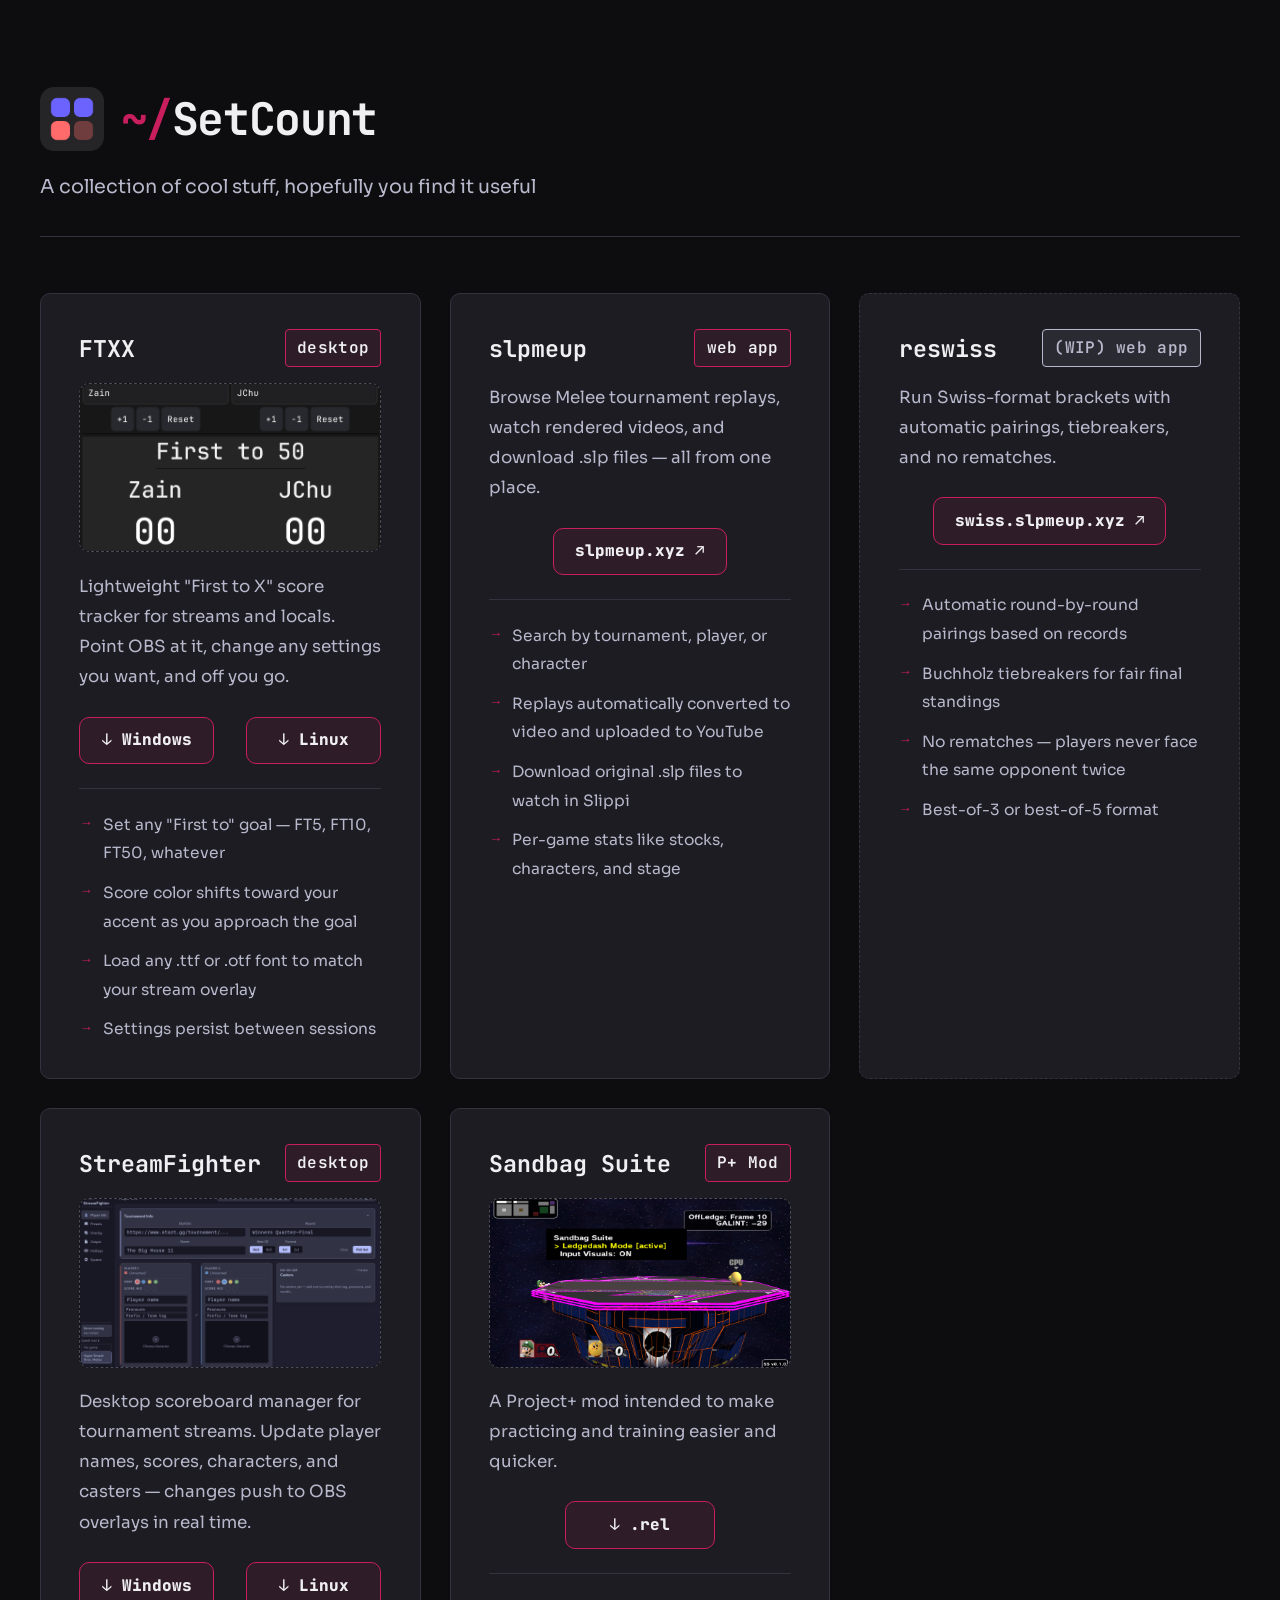
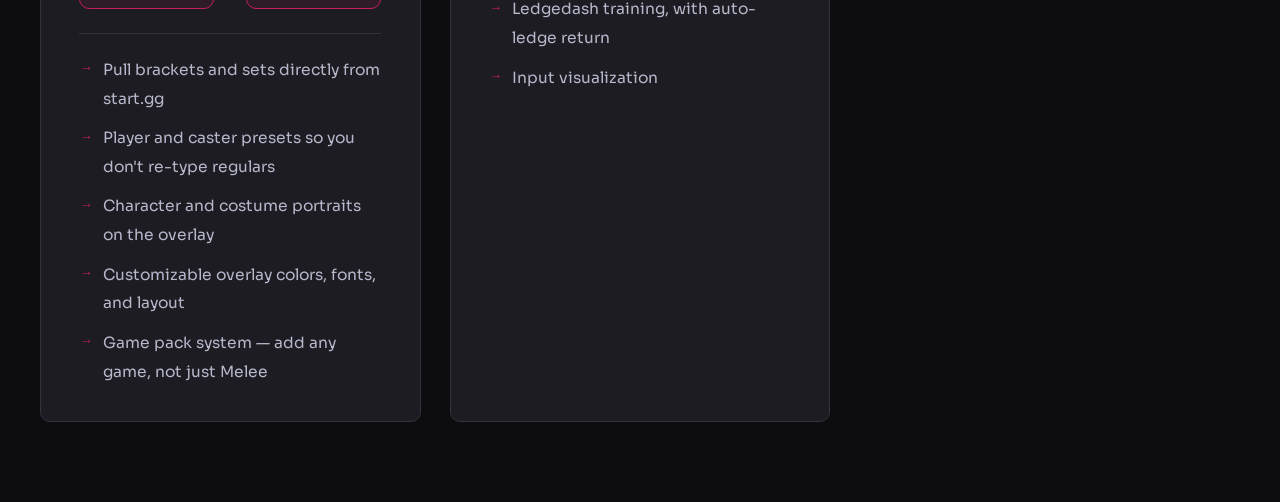
==== commit a7712e59: "Sandbag Suite initial upload" ====
--- a/index.html
+++ b/index.html
@@ -1,128 +1,191 @@
-<!DOCTYPE html>
+<!doctype html>
 <html lang="en">
+  <head>
+    <meta charset="UTF-8" />
+    <meta name="viewport" content="width=device-width, initial-scale=1" />
 
-<head>
-  <meta charset="UTF-8">
-  <meta name="viewport" content="width=device-width, initial-scale=1" />
+    <link rel="stylesheet" href="/style.css" />
+    <link
+      rel="icon"
+      type="image/png"
+      href="/assets/favicon-96x96.png"
+      sizes="96x96"
+    />
+    <link rel="icon" type="image/svg+xml" href="/assets/favicon.svg" />
+    <link rel="shortcut icon" href="/assets/favicon.ico" />
+    <link
+      rel="apple-touch-icon"
+      sizes="180x180"
+      href="/assets/apple-touch-icon.png"
+    />
+    <meta name="apple-mobile-web-app-title" content="SetCount" />
+    <link rel="manifest" href="/site.webmanifest" />
+    <title>SetCount</title>
+    <meta name="description" content="A collection of cool stuff" />
+    <link
+      href="https://fonts.googleapis.com/css2?family=JetBrains+Mono:wght@400;700&family=Sora:wght@300;400;600;700&display=swap"
+      rel="stylesheet"
+    />
+  </head>
 
-  <link rel="stylesheet" href="/style.css" />
-  <link rel="icon" type="image/png" href="/assets/favicon-96x96.png" sizes="96x96" />
-  <link rel="icon" type="image/svg+xml" href="/assets/favicon.svg" />
-  <link rel="shortcut icon" href="/assets/favicon.ico" />
-  <link rel="apple-touch-icon" sizes="180x180" href="/assets/apple-touch-icon.png" />
-  <meta name="apple-mobile-web-app-title" content="SetCount" />
-  <link rel="manifest" href="/site.webmanifest" />
-  <title>SetCount</title>
-  <meta name="description" content="A collection of cool stuff" />
-  <link
-    href="https://fonts.googleapis.com/css2?family=JetBrains+Mono:wght@400;700&family=Sora:wght@300;400;600;700&display=swap"
-    rel="stylesheet">
-</head>
+  <body>
+    <div class="container">
+      <!-- Page Header -->
+      <header class="page-header">
+        <div class="logo-title">
+          <img src="/assets/favicon-96x96.png" />
+          <h1>
+            <span class="prefix">~/</span
+            ><span class="title-swap"
+              ><span class="title-default">SetCount</span
+              ><span class="title-hover">&nbsp;&nbsp;1-0</span></span
+            >
+          </h1>
+        </div>
+        <p class="subtitle">
+          A collection of cool stuff, hopefully you find it useful
+        </p>
+      </header>
 
-<body>
+      <!-- Example Projects -->
+      <div id="projects">
+        <div class="project-col">
+          <a class="project-header" href="/ftxx/">
+            <span class="project-title">FTXX</span>
+            <span class="project-tag">desktop</span>
+          </a>
+          <div class="project-img-placeholder">
+            <img src="/assets/ftxx_example.png" />
+          </div>
+          <p class="project-desc">
+            Lightweight "First to X" score tracker for streams and locals. Point
+            OBS at it, change any settings you want, and off you go.
+          </p>
+          <div class="download-buttons">
+            <a class="download-btn" href="/stuff/ftxx.exe" download
+              >&#8595; Windows</a
+            >
+            <a class="download-btn" href="/stuff/ftxx.tar.gz" download
+              >&#8595; Linux</a
+            >
+          </div>
+          <ul class="project-details">
+            <li>Set any "First to" goal — FT5, FT10, FT50, whatever</li>
+            <li>
+              Score color shifts toward your accent as you approach the goal
+            </li>
+            <li>Load any .ttf or .otf font to match your stream overlay</li>
+            <li>Settings persist between sessions</li>
+          </ul>
+        </div>
 
-  <div class="container">
+        <div class="project-col">
+          <div class="project-header">
+            <span class="project-title">slpmeup</span>
+            <span class="project-tag">web app</span>
+          </div>
+          <p class="project-desc">
+            Browse Melee tournament replays, watch rendered videos, and download
+            .slp files — all from one place.
+          </p>
+          <div class="project-links">
+            <a
+              class="project-link"
+              href="https://slpmeup.xyz"
+              target="_blank"
+              rel="noopener"
+              >slpmeup.xyz &#8599;</a
+            >
+          </div>
+          <ul class="project-details">
+            <li>Search by tournament, player, or character</li>
+            <li>
+              Replays automatically converted to video and uploaded to YouTube
+            </li>
+            <li>Download original .slp files to watch in Slippi</li>
+            <li>Per-game stats like stocks, characters, and stage</li>
+          </ul>
+        </div>
 
-    <!-- Page Header -->
-    <header class="page-header">
-      <div class="logo-title">
-        <img src="/assets/favicon-96x96.png" />
-        <h1>
-          <span class="prefix">~/</span><span class="title-swap"><span class="title-default">SetCount</span><span class="title-hover">&nbsp;&nbsp;1-0</span></span>
-        </h1>
-      </div>
-      <p class="subtitle">A collection of cool stuff, hopefully you find it useful</p>
-    </header>
+        <div class="project-col wip">
+          <div class="project-header">
+            <span class="project-title">reswiss</span>
+            <span class="project-tag">web app</span>
+          </div>
+          <p class="project-desc">
+            Run Swiss-format brackets with automatic pairings, tiebreakers, and
+            no rematches.
+          </p>
+          <div class="project-links">
+            <a
+              class="project-link"
+              href="https://swiss.slpmeup.xyz"
+              target="_blank"
+              rel="noopener"
+              >swiss.slpmeup.xyz &#8599;</a
+            >
+          </div>
+          <ul class="project-details">
+            <li>Automatic round-by-round pairings based on records</li>
+            <li>Buchholz tiebreakers for fair final standings</li>
+            <li>No rematches — players never face the same opponent twice</li>
+            <li>Best-of-3 or best-of-5 format</li>
+          </ul>
+        </div>
 
-    <!-- Example Projects -->
-    <div id="projects">
+        <div class="project-col">
+          <a class="project-header" href="/stream-fighter/">
+            <span class="project-title">StreamFighter</span>
+            <span class="project-tag">desktop</span>
+          </a>
+          <div class="project-img-placeholder">
+            <img src="/assets/stream-fighter_app_example.png" />
+          </div>
+          <p class="project-desc">
+            Desktop scoreboard manager for tournament streams. Update player
+            names, scores, characters, and casters — changes push to OBS
+            overlays in real time.
+          </p>
+          <div class="download-buttons">
+            <a class="download-btn" href="/stuff/stream-fighter.exe" download
+              >&#8595; Windows</a
+            >
+            <a class="download-btn" href="/stuff/stream-fighter.tar.gz" download
+              >&#8595; Linux</a
+            >
+          </div>
+          <ul class="project-details">
+            <li>Pull brackets and sets directly from start.gg</li>
+            <li>Player and caster presets so you don't re-type regulars</li>
+            <li>Character and costume portraits on the overlay</li>
+            <li>Customizable overlay colors, fonts, and layout</li>
+            <li>Game pack system — add any game, not just Melee</li>
+          </ul>
+        </div>
 
-
-      <div class="project-col">
-        <a class="project-header" href="/ftxx/">
-          <span class="project-title">FTXX</span>
-          <span class="project-tag">desktop</span>
-        </a>
-        <div class="project-img-placeholder">
-          <img src="/assets/ftxx_example.png" />
+        <div class="project-col">
+          <a class="project-header" href="/sandbag-suite/">
+            <span class="project-title">Sandbag Suite</span>
+            <span class="project-tag">P+ Mod</span>
+          </a>
+          <div class="project-img-placeholder">
+            <img src="/assets/sandbag-suite-example.png" />
+          </div>
+          <p class="project-desc">
+            A Project+ mod intended to make practicing and training easier and
+            quicker.
+          </p>
+          <div class="download-buttons">
+            <a class="download-btn" href="/stuff/SandbagSuite.rel" download
+              >&#8595; .rel</a
+            >
+          </div>
+          <ul class="project-details">
+            <li>Ledgedash training, with auto-ledge return</li>
+            <li>Input visualization</li>
+          </ul>
         </div>
-        <p class="project-desc">Lightweight "First to X" score tracker for streams and locals. Point OBS at it, change
-          any settings you want, and off you go.</p>
-        <div class="download-buttons">
-          <a class="download-btn" href="/stuff/ftxx.exe" download>&#8595; Windows</a>
-          <a class="download-btn" href="/stuff/ftxx.tar.gz" download>&#8595; Linux</a>
-        </div>
-        <ul class="project-details">
-          <li>Set any "First to" goal — FT5, FT10, FT50, whatever</li>
-          <li>Score color shifts toward your accent as you approach the goal</li>
-          <li>Load any .ttf or .otf font to match your stream overlay</li>
-          <li>Settings persist between sessions</li>
-        </ul>
-      </div>
-
-
-      <div class="project-col">
-        <div class="project-header">
-          <span class="project-title">slpmeup</span>
-          <span class="project-tag">web app</span>
-        </div>
-        <p class="project-desc">Browse Melee tournament replays, watch rendered videos, and download .slp files — all
-          from one place.</p>
-        <div class="project-links">
-          <a class="project-link" href="https://slpmeup.xyz" target="_blank" rel="noopener">slpmeup.xyz &#8599;</a>
-        </div>
-        <ul class="project-details">
-          <li>Search by tournament, player, or character</li>
-          <li>Replays automatically converted to video and uploaded to YouTube</li>
-          <li>Download original .slp files to watch in Slippi</li>
-          <li>Per-game stats like stocks, characters, and stage</li>
-        </ul>
-      </div>
-
-      <div class="project-col wip">
-        <div class="project-header">
-          <span class="project-title">reswiss</span>
-          <span class="project-tag">web app</span>
-        </div>
-        <p class="project-desc">Run Swiss-format brackets with automatic pairings, tiebreakers, and no rematches.</p>
-        <div class="project-links">
-          <a class="project-link" href="https://swiss.slpmeup.xyz" target="_blank" rel="noopener">swiss.slpmeup.xyz
-            &#8599;</a>
-        </div>
-        <ul class="project-details">
-          <li>Automatic round-by-round pairings based on records</li>
-          <li>Buchholz tiebreakers for fair final standings</li>
-          <li>No rematches — players never face the same opponent twice</li>
-          <li>Best-of-3 or best-of-5 format</li>
-        </ul>
-      </div>
-
-      <div class="project-col">
-        <a class="project-header" href="/StreamFighter/">
-          <span class="project-title">StreamFighter</span>
-          <span class="project-tag">desktop</span>
-        </a>
-        <div class="project-img-placeholder">
-          <img src="/assets/streamfighter_app_example.png" />
-        </div>
-        <p class="project-desc">Desktop scoreboard manager for tournament streams. Update player names, scores,
-          characters, and casters — changes push to OBS overlays in real time.</p>
-        <div class="download-buttons">
-          <a class="download-btn" href="/stuff/StreamFighter.exe" download>&#8595; Windows</a>
-          <a class="download-btn" href="/stuff/StreamFighter.tar.gz" download>&#8595; Linux</a>
-        </div>
-        <ul class="project-details">
-          <li>Pull brackets and sets directly from start.gg</li>
-          <li>Player and caster presets so you don't re-type regulars</li>
-          <li>Character and costume portraits on the overlay</li>
-          <li>Customizable overlay colors, fonts, and layout</li>
-          <li>Game pack system — add any game, not just Melee</li>
-        </ul>
       </div>
     </div>
-  </div>
-
-
-</body>
-
+  </body>
 </html>
--- a/style.css
+++ b/style.css
@@ -250,6 +250,16 @@
   	transform: translateY(-1px);
   }
 
+  /* ── Inline Code ── */
+  code {
+  	font-family: var(--mono);
+  	color: #ff4fd8;
+  	background: rgba(255, 79, 216, 0.1);
+  	border-radius: 4px;
+  	padding: 0.15em 0.4em;
+  	font-size: 0.9em;
+  }
+
   .game-packs-btn {
   	white-space: nowrap;
   	color: var(--text);
